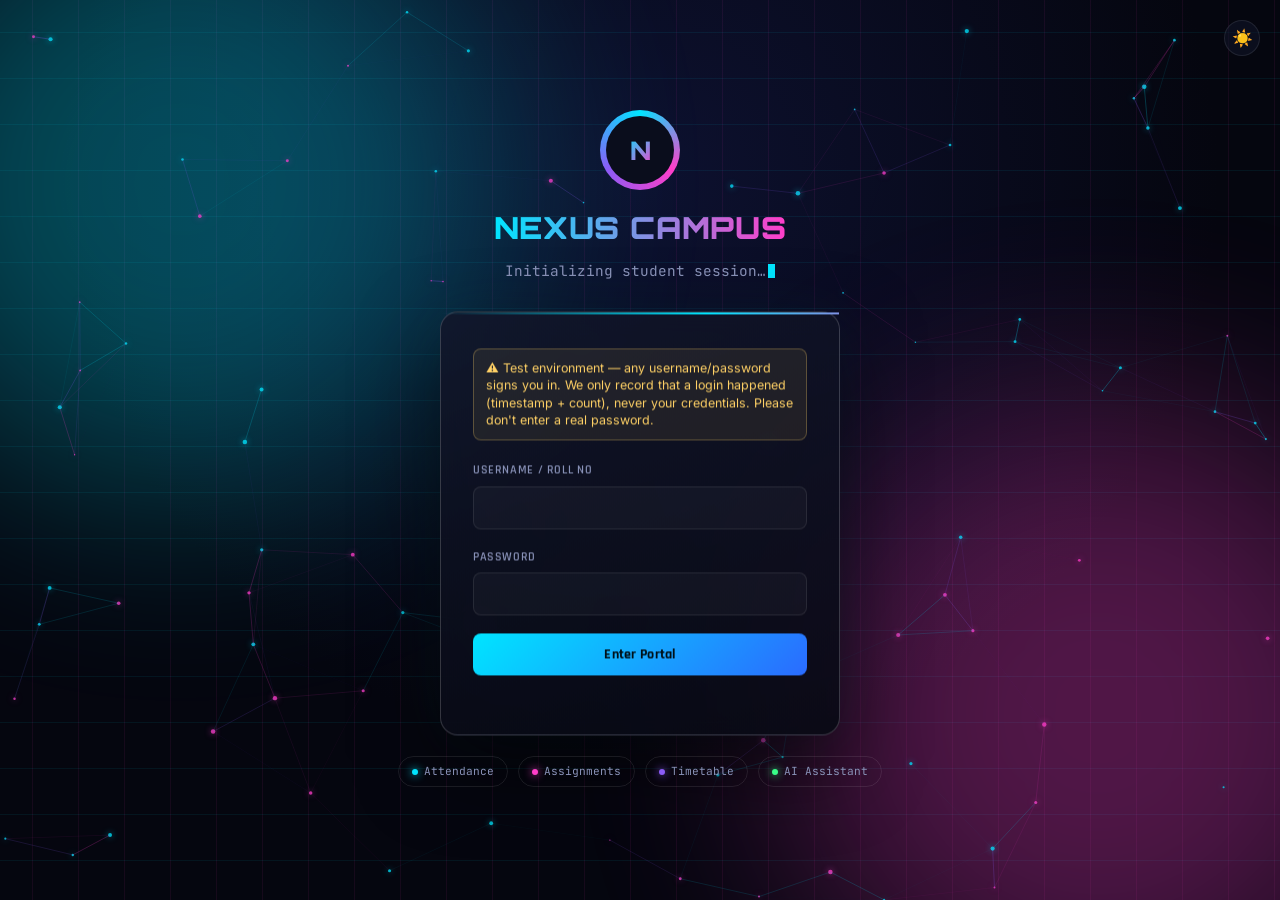
==== futuristic-portal/index.html @ f3907312 "Add files via upload" ====
<!DOCTYPE html>
<html lang="en">
<head>
<meta charset="UTF-8" />
<meta name="viewport" content="width=device-width, initial-scale=1.0" />
<title>Nexus Campus — Sign In</title>
<script src="js/theme.js"></script>
<link rel="icon" type="image/png" href="favicon.png">
<link rel="stylesheet" href="css/style.css" />
</head>
<body>
<div class="nexus-boot" id="nexus-boot"><div class="boot-inner"><div class="boot-mark">N</div><div class="boot-title">INITIALIZING NEXUS CAMPUS</div><div class="boot-track"><span></span></div><div class="boot-status" id="boot-status">AUTHENTICATING SYSTEM MODULES…</div></div></div>

<div class="login-page">
  <button class="theme-toggle-btn fixed-corner" title="Toggle theme"></button>
  <canvas id="login-canvas"></canvas>
  <div class="login-grid-layer" id="login-grid-layer"></div>
  <div class="blob-layer blob-cyan" id="blob-cyan"><div class="blob-inner"></div></div>
  <div class="blob-layer blob-magenta" id="blob-magenta"><div class="blob-inner"></div></div>

  <div class="login-center">
    <div class="login-logo" id="login-logo"><span>N</span></div>

    <div class="login-brand">
      <h1>NEXUS CAMPUS</h1>
      <div class="login-typed" id="login-typed"><span class="login-cursor"></span></div>
    </div>

    <div class="login-card">
      <div class="disclosure">
        ⚠ Test environment — any username/password signs you in. We only record that a login happened (timestamp + count), never your credentials. Please don't enter a real password.
      </div>

      <form id="login-form">
        <div class="field">
          <label for="username">Username / Roll No</label>
          <input type="text" id="username" required autocomplete="username" />
        </div>
        <div class="field">
          <label for="password">Password</label>
          <input type="password" id="password" required autocomplete="current-password" />
        </div>
        <button type="submit" class="btn">Enter Portal</button>
        <div class="error-msg" id="error-msg"></div>
      </form>
    </div>

    <div class="feature-pills">
      <span><i></i>Attendance</span>
      <span><i></i>Assignments</span>
      <span><i></i>Timetable</span>
      <span><i></i>AI Assistant</span>
    </div>
  </div>
</div>

<script src="js/api.js"></script>
<script src="js/login-fx.js"></script>
<script>
  const boot = document.getElementById("nexus-boot");
  const bootStatus = document.getElementById("boot-status");
  setTimeout(() => { if (bootStatus) bootStatus.textContent = "CAMPUS SYSTEM ONLINE"; }, 850);
  setTimeout(() => { if (boot) boot.classList.add("done"); }, 1500);

  if (window.NexusTheme) {
    window.NexusTheme.wireButton(document.querySelector(".theme-toggle-btn"));
  }

  document.getElementById("login-form").addEventListener("submit", async (e) => {
    e.preventDefault();
    const username = document.getElementById("username").value.trim();
    const password = document.getElementById("password").value;
    const errorEl = document.getElementById("error-msg");
    errorEl.textContent = "";

    try {
      const result = await loginRequest(username, password);
      localStorage.setItem("nexus_token", result.token);
      localStorage.setItem("nexus_name", result.name);
      localStorage.setItem("nexus_roll", result.roll_no);
      window.location.href = "dashboard.html";
    } catch (err) {
      errorEl.textContent = err.message || "Login failed. Check your credentials.";
    }
  });
</script>
</body>
</html>
---- futuristic-portal/css/style.css ----
/* ============================================================
   NEXUS CAMPUS — futuristic design system
   Deep-space background, neon glass cards, Orbitron display type
   ============================================================ */
@import url('https://fonts.googleapis.com/css2?family=Orbitron:wght@500;700;900&family=Rajdhani:wght@500;600;700&family=Inter:wght@400;500;600&family=JetBrains+Mono:wght@500;700&display=swap');

:root{
  --bg: #05060f;
  --bg-2: #0a0d1c;
  --surface: rgba(18, 22, 42, 0.55);
  --surface-solid: #12162a;
  --border: rgba(255,255,255,0.09);
  --border-bright: rgba(255,255,255,0.18);
  --text: #EAF0FF;
  --text-dim: #8992B8;

  --cyan: #00E5FF;
  --magenta: #FF3EC9;
  --purple: #8B5CF6;
  --green: #39FF88;
  --yellow: #FFD166;
  --red: #FF4D6D;

  --grad-cyan:    linear-gradient(135deg, #00E5FF, #2B6BFF);
  --grad-magenta: linear-gradient(135deg, #FF3EC9, #A855F7);
  --grad-purple:  linear-gradient(135deg, #8B5CF6, #4F46E5);
  --grad-green:   linear-gradient(135deg, #39FF88, #06B6D4);
  --grad-yellow:  linear-gradient(135deg, #FFD166, #FF8A3D);

  --font-display: 'Orbitron', sans-serif;
  --font-head: 'Rajdhani', sans-serif;
  --font-body: 'Inter', sans-serif;
  --font-data: 'JetBrains Mono', monospace;

  --radius: 14px;
  --radius-sm: 8px;
}

*{ box-sizing: border-box; margin: 0; padding: 0; }
html{ color-scheme: dark; }
body{
  background: var(--bg);
  color: var(--text);
  font-family: var(--font-body);
  line-height: 1.5;
  min-height: 100vh;
}
a{ color: inherit; text-decoration: none; }
::selection{ background: var(--cyan); color: #000; }

/* subtle animated grid across every page */
body::before{
  content: "";
  position: fixed; inset: 0;
  background-image:
    linear-gradient(var(--grid-line, rgba(139,92,246,0.06)) 1px, transparent 1px),
    linear-gradient(90deg, var(--grid-line, rgba(139,92,246,0.06)) 1px, transparent 1px);
  background-size: 46px 46px;
  pointer-events: none;
  z-index: 0;
}

/* ---------- app shell ---------- */
.app-shell{
  position: relative;
  z-index: 1;
  display: grid;
  grid-template-columns: 268px 1fr;
  min-height: 100vh;
}

/* floating liquid-glass sidebar */
.sidebar{
  background: linear-gradient(165deg, rgba(22,26,48,0.5), rgba(10,13,26,0.62));
  border: 1px solid rgba(255,255,255,0.12);
  border-radius: 22px;
  backdrop-filter: blur(28px) saturate(160%);
  -webkit-backdrop-filter: blur(28px) saturate(160%);
  padding: 24px 20px;
  display: flex;
  flex-direction: column;
  gap: 24px;
  position: sticky;
  top: 16px;
  height: calc(100vh - 32px);
  margin: 16px 0 16px 16px;
  box-shadow:
    0 24px 60px rgba(0,0,0,0.45),
    0 0 0 1px rgba(255,255,255,0.03),
    inset 0 1px 0 rgba(255,255,255,0.16),
    inset 0 0 40px rgba(0,229,255,0.04);
  overflow: hidden;
}
/* glass sheen: soft diagonal highlight like light hitting curved glass */
.sidebar::before{
  content: "";
  position: absolute;
  top: -40%; left: -30%;
  width: 140%; height: 60%;
  background: linear-gradient(135deg, rgba(255,255,255,0.10), transparent 60%);
  transform: rotate(-8deg);
  pointer-events: none;
}
/* faint glowing edge, cyan-to-magenta, like refracted light along the rim */
.sidebar::after{
  content: "";
  position: absolute; inset: 0;
  border-radius: 22px;
  padding: 1px;
  background: linear-gradient(180deg, rgba(0,229,255,0.35), transparent 30%, transparent 70%, rgba(255,62,201,0.28));
  -webkit-mask: linear-gradient(#000 0 0) content-box, linear-gradient(#000 0 0);
  -webkit-mask-composite: xor;
  mask-composite: exclude;
  pointer-events: none;
}
.sidebar > *{ position: relative; z-index: 1; }

@media (max-width: 780px){
  .app-shell{ grid-template-columns: 1fr; }
  .sidebar{
    position: static;
    height: auto;
    margin: 16px;
    max-height: none;
  }
}

.brand{
  font-family: var(--font-display);
  font-size: 1.05rem;
  font-weight: 700;
  letter-spacing: 0.03em;
  background: linear-gradient(90deg, var(--cyan), var(--magenta));
  -webkit-background-clip: text;
  background-clip: text;
  color: transparent;
}

.student-badge{
  border: 1px solid var(--border);
  border-radius: var(--radius-sm);
  padding: 12px 14px;
  background: var(--surface);
  position: relative;
  overflow: hidden;
}
.student-badge::before{
  content:"";
  position: absolute; top:0; left:0; right:0; height: 2px;
  background: linear-gradient(90deg, var(--cyan), var(--magenta), var(--purple));
}
.student-badge b{
  display: block;
  font-family: var(--font-head);
  font-size: 1rem;
  font-weight: 600;
  color: var(--text);
  margin-bottom: 3px;
}
.student-badge span{ font-family: var(--font-data); font-size: 0.72rem; color: var(--text-dim); }

.nav{ position: relative; display: flex; flex-direction: column; gap: 4px; flex: 1; }
.nav-pill{
  position: absolute;
  left: 0; right: 0;
  border-radius: 12px;
  background: linear-gradient(90deg, rgba(0,229,255,0.16), rgba(139,92,246,0.14));
  border: 1px solid rgba(255,255,255,0.14);
  box-shadow: 0 0 18px rgba(0,229,255,0.15), inset 0 1px 0 rgba(255,255,255,0.15);
  backdrop-filter: blur(6px);
  opacity: 0;
  z-index: 0;
  pointer-events: none;
  transition:
    top 0.4s cubic-bezier(0.34, 1.56, 0.64, 1),
    height 0.4s cubic-bezier(0.34, 1.56, 0.64, 1),
    opacity 0.2s ease;
}
.nav a{
  position: relative;
  z-index: 1;
  font-family: var(--font-head);
  font-size: 0.95rem;
  font-weight: 600;
  padding: 11px 12px;
  border-radius: var(--radius-sm);
  color: var(--text-dim);
  transition: color 0.15s ease;
}
.nav a:hover{ color: var(--text); }
.nav a.active{ color: var(--cyan); }

.logout-btn{
  font-family: var(--font-head);
  font-weight: 600;
  font-size: 0.88rem;
  color: var(--text-dim);
  background: none;
  border: 1px solid var(--border);
  border-radius: var(--radius-sm);
  padding: 10px 12px;
  cursor: pointer;
  text-align: left;
}
.logout-btn:hover{ color: var(--red); border-color: var(--red); }

.main{ padding: 34px 42px; max-width: 1180px; position: relative; z-index: 1; }
@media (max-width: 780px){ .main{ padding: 20px; } }

.page-header{
  display: flex;
  justify-content: space-between;
  align-items: baseline;
  margin-bottom: 28px;
  flex-wrap: wrap;
  gap: 10px;
}
.page-header h1{
  font-family: var(--font-display);
  font-size: 1.5rem;
  font-weight: 700;
  letter-spacing: 0.01em;
}
.page-header .eyebrow{
  font-family: var(--font-data);
  font-size: 0.72rem;
  color: var(--cyan);
  letter-spacing: 0.1em;
  text-transform: uppercase;
  display: block;
  margin-bottom: 6px;
}
.subtext{ color: var(--text-dim); font-size: 0.92rem; }

/* ---------- glass cards ---------- */
.grid{ display: grid; gap: 18px; }
.grid.cols-4{ grid-template-columns: repeat(4, 1fr); }
.grid.cols-3{ grid-template-columns: repeat(3, 1fr); }
.grid.cols-2{ grid-template-columns: repeat(2, 1fr); }
@media (max-width: 980px){ .grid.cols-4{ grid-template-columns: repeat(2,1fr); } }
@media (max-width: 700px){ .grid.cols-4, .grid.cols-3, .grid.cols-2{ grid-template-columns: 1fr; } }

.card{
  background: var(--surface);
  border: 1px solid var(--border);
  border-radius: var(--radius);
  padding: 22px;
  backdrop-filter: blur(10px);
  position: relative;
  overflow: hidden;
  transition: transform 0.2s ease, border-color 0.2s ease;
}
.card:hover{ border-color: var(--border-bright); transform: translateY(-2px); }

/* colorful metric cards */
.metric-card{ padding-top: 24px; }
.metric-card .glow-icon{
  width: 44px; height: 44px;
  border-radius: 12px;
  display: flex; align-items: center; justify-content: center;
  font-size: 1.2rem;
  margin-bottom: 14px;
}
.metric-card.cyan .glow-icon{ background: var(--grad-cyan); box-shadow: 0 0 24px rgba(0,229,255,0.45); }
.metric-card.magenta .glow-icon{ background: var(--grad-magenta); box-shadow: 0 0 24px rgba(255,62,201,0.45); }
.metric-card.purple .glow-icon{ background: var(--grad-purple); box-shadow: 0 0 24px rgba(139,92,246,0.45); }
.metric-card.green .glow-icon{ background: var(--grad-green); box-shadow: 0 0 24px rgba(57,255,136,0.4); }
.metric-card.yellow .glow-icon{ background: var(--grad-yellow); box-shadow: 0 0 24px rgba(255,209,102,0.4); }

.metric-card .label{
  font-family: var(--font-head);
  font-size: 0.8rem;
  color: var(--text-dim);
  text-transform: uppercase;
  letter-spacing: 0.05em;
  margin-bottom: 6px;
}
.metric-card .value{
  font-family: var(--font-display);
  font-size: 1.9rem;
  font-weight: 700;
}
.metric-card .note{ font-size: 0.82rem; color: var(--text-dim); margin-top: 6px; }

/* SVG progress ring */
.ring-wrap{ display: flex; align-items: center; gap: 16px; }
.ring-wrap svg{ transform: rotate(-90deg); }
.ring-bg{ stroke: rgba(255,255,255,0.08); fill: none; }
.ring-fg{ fill: none; stroke-linecap: round; transition: stroke-dashoffset 1s ease; }
.ring-label{ font-family: var(--font-display); font-size: 1.3rem; font-weight: 700; }

/* ---------- table ---------- */
table{ width: 100%; border-collapse: collapse; font-size: 0.9rem; }
th, td{ text-align: left; padding: 12px 14px; border-bottom: 1px solid var(--border); }
th{ font-family: var(--font-head); font-size: 0.75rem; color: var(--text-dim); text-transform: uppercase; letter-spacing: 0.05em; font-weight: 600; }
td{ font-family: var(--font-data); font-size: 0.85rem; }
tr:last-child td{ border-bottom: none; }
tr:hover td{ background: rgba(255,255,255,0.02); }

.pill{
  display: inline-block;
  font-family: var(--font-head);
  font-weight: 600;
  font-size: 0.7rem;
  padding: 4px 10px;
  border-radius: 20px;
  text-transform: uppercase;
  letter-spacing: 0.04em;
}
.pill.present, .pill.submitted{ color: var(--green); background: rgba(57,255,136,0.12); border: 1px solid rgba(57,255,136,0.3); }
.pill.absent, .pill.overdue{ color: var(--red); background: rgba(255,77,109,0.12); border: 1px solid rgba(255,77,109,0.3); }
.pill.pending{ color: var(--yellow); background: rgba(255,209,102,0.12); border: 1px solid rgba(255,209,102,0.3); }

/* ---------- punch-card attendance ---------- */
.punch-card{ display: grid; grid-template-columns: repeat(15, 1fr); gap: 7px; margin: 10px 0 6px; }
.punch-dot{ aspect-ratio: 1; border-radius: 50%; border: 1px solid var(--border); }
.punch-dot.present{ background: var(--green); box-shadow: 0 0 8px rgba(57,255,136,0.6); border-color: var(--green); }
.punch-dot.absent{ background: var(--red); box-shadow: 0 0 8px rgba(255,77,109,0.5); border-color: var(--red); }
.punch-legend{ display: flex; gap: 18px; font-size: 0.78rem; color: var(--text-dim); margin-top: 12px; }
.punch-legend span{ display: flex; align-items: center; gap: 6px; }
.punch-legend i{ width: 9px; height: 9px; border-radius: 50%; display: inline-block; }

/* ---------- forms ---------- */
.field{ margin-bottom: 18px; }
.field label{
  display: block;
  font-family: var(--font-head);
  font-size: 0.78rem;
  font-weight: 600;
  color: var(--text-dim);
  text-transform: uppercase;
  letter-spacing: 0.05em;
  margin-bottom: 7px;
}
.field input, .field select, .field textarea{
  width: 100%;
  background: rgba(255,255,255,0.03);
  border: 1px solid var(--border);
  color: var(--text);
  padding: 11px 13px;
  border-radius: var(--radius-sm);
  font-family: var(--font-body);
  font-size: 0.94rem;
}
.field input:focus, .field select:focus, .field textarea:focus{
  outline: none;
  border-color: var(--cyan);
  box-shadow: 0 0 0 3px rgba(0,229,255,0.15);
}

.btn{
  font-family: var(--font-head);
  font-weight: 700;
  font-size: 0.9rem;
  letter-spacing: 0.02em;
  background: var(--grad-cyan);
  color: #001018;
  border: none;
  padding: 12px 20px;
  border-radius: var(--radius-sm);
  cursor: pointer;
  position: relative;
  overflow: hidden;
}
.btn:hover{ filter: brightness(1.1); }
.btn.secondary{
  background: none;
  color: var(--text-dim);
  border: 1px solid var(--border);
}
.btn.secondary:hover{ color: var(--text); border-color: var(--border-bright); }
.btn::after{
  content: "";
  position: absolute; top: 0; left: -60%;
  width: 40%; height: 100%;
  background: linear-gradient(120deg, transparent, rgba(255,255,255,0.4), transparent);
  transform: skewX(-20deg);
  transition: left 0.5s ease;
}
.btn:hover::after{ left: 130%; }

.error-msg{ color: var(--red); font-size: 0.82rem; margin-top: 10px; min-height: 1em; }

/* ---------- login screen ---------- */
.login-page{
  min-height: 100vh;
  position: relative;
  overflow: hidden;
  display: flex;
  align-items: center;
  justify-content: center;
  padding: 24px;
  background: radial-gradient(circle at 50% 20%, #0d1130, var(--bg) 60%);
}
#login-canvas{ position: absolute; inset: 0; z-index: 1; pointer-events: none; }

.login-grid-layer{
  position: absolute; inset: -60px;
  background-image:
    linear-gradient(rgba(0,229,255,0.07) 1px, transparent 1px),
    linear-gradient(90deg, rgba(255,62,201,0.07) 1px, transparent 1px);
  background-size: 46px 46px;
  z-index: 0;
  pointer-events: none;
  will-change: transform;
}

.blob-layer{
  position: absolute;
  width: 50vw; height: 50vw;
  max-width: 620px; max-height: 620px;
  border-radius: 50%;
  z-index: 0;
  pointer-events: none;
  will-change: transform;
}
.blob-layer .blob-inner{
  width: 100%; height: 100%;
  border-radius: 50%;
  filter: blur(110px);
  opacity: 0.3;
}
.blob-cyan{ top: -14%; left: -10%; }
.blob-cyan .blob-inner{ background: var(--cyan); animation: driftA 20s ease-in-out infinite alternate; }
.blob-magenta{ bottom: -14%; right: -10%; }
.blob-magenta .blob-inner{ background: var(--magenta); animation: driftB 24s ease-in-out infinite alternate; }
@keyframes driftA{ 0%{ transform: translate(0,0); } 100%{ transform: translate(4vw,3vh) scale(1.1); } }
@keyframes driftB{ 0%{ transform: translate(0,0); } 100%{ transform: translate(-3vw,-4vh) scale(1.05); } }

.login-center{
  position: relative; z-index: 2;
  display: flex; flex-direction: column; align-items: center; width: 100%;
  perspective: 1200px;
}

.login-logo{
  width: 74px; height: 74px;
  border-radius: 50%;
  display: flex; align-items: center; justify-content: center;
  font-family: var(--font-display); font-size: 1.6rem; font-weight: 900;
  margin-bottom: 18px;
  position: relative;
  background: var(--bg-2);
  border: 1px solid var(--border-bright);
  will-change: transform;
}
.login-logo::before{
  content: "";
  position: absolute; inset: -4px;
  border-radius: 50%;
  background: conic-gradient(var(--cyan), var(--magenta), var(--purple), var(--cyan));
  animation: spin 4s linear infinite;
  z-index: -1;
}
.login-logo::after{
  content: "";
  position: absolute; inset: 2px;
  border-radius: 50%;
  background: var(--bg-2);
}
.login-logo span{ position: relative; z-index: 1; background: linear-gradient(135deg, var(--cyan), var(--magenta)); -webkit-background-clip: text; background-clip: text; color: transparent; }
@keyframes spin{ 100%{ transform: rotate(360deg); } }

.login-brand{ text-align: center; margin-bottom: 26px; animation: riseIn 0.7s ease both; }
.login-brand h1{
  font-family: var(--font-display);
  font-size: 1.9rem;
  font-weight: 900;
  letter-spacing: 0.02em;
  background: linear-gradient(90deg, var(--cyan), var(--magenta), var(--purple));
  background-size: 200% auto;
  -webkit-background-clip: text; background-clip: text; color: transparent;
  animation: hueShift 5s linear infinite;
}
@keyframes hueShift{ 0%{ background-position: 0% center; } 100%{ background-position: 200% center; } }

.login-typed{
  font-family: var(--font-data);
  font-size: 0.9rem;
  color: var(--text-dim);
  margin-top: 10px;
  min-height: 1.3em;
}
.login-cursor{
  display: inline-block; width: 7px; height: 1em;
  background: var(--cyan); margin-left: 2px; vertical-align: -2px;
  animation: caret 0.9s steps(1) infinite;
}
@keyframes caret{ 50%{ opacity: 0; } }
@keyframes riseIn{ from{ opacity: 0; transform: translateY(14px); } to{ opacity: 1; transform: translateY(0); } }

.login-card{
  position: relative;
  width: 100%; max-width: 400px;
  background: linear-gradient(165deg, rgba(18,22,42,0.85), rgba(8,10,20,0.9));
  border: 1px solid var(--border-bright);
  border-radius: 18px;
  padding: 36px 32px;
  box-shadow: 0 30px 80px rgba(0,0,0,0.6), 0 0 60px rgba(0,229,255,0.06);
  backdrop-filter: blur(12px);
  opacity: 0;
  transition: opacity 0.7s ease;
  transform-style: preserve-3d;
  will-change: transform;
}
.login-card.is-visible{ opacity: 1; }
.login-card::before{
  content: ""; position: absolute; top:0; left:0; right:0; height: 2px;
  background: linear-gradient(90deg, transparent, var(--cyan), var(--magenta), transparent);
  background-size: 200% 100%;
  animation: sheen 4s linear infinite;
}
@keyframes sheen{ 0%{ background-position: 200% 0; } 100%{ background-position: -200% 0; } }

.disclosure{
  display: flex; gap: 9px; align-items: flex-start;
  font-size: 0.78rem; line-height: 1.4;
  color: var(--yellow);
  background: rgba(255,209,102,0.08);
  border: 1px solid rgba(255,209,102,0.28);
  border-radius: var(--radius-sm);
  padding: 10px 12px;
  margin-bottom: 20px;
}

.login-card .btn{ width: 100%; }

.feature-pills{ display: flex; flex-wrap: wrap; justify-content: center; gap: 10px; margin-top: 24px; animation: riseIn 0.9s ease 0.2s both; }
.feature-pills span{
  font-family: var(--font-data); font-size: 0.7rem; color: var(--text-dim);
  border: 1px solid var(--border); border-radius: 20px; padding: 6px 13px;
  display: flex; align-items: center; gap: 6px;
}
.feature-pills span i{ width: 6px; height: 6px; border-radius: 50%; box-shadow: 0 0 8px currentColor; }
.feature-pills span:nth-child(1) i{ background: var(--cyan); color: var(--cyan); }
.feature-pills span:nth-child(2) i{ background: var(--magenta); color: var(--magenta); }
.feature-pills span:nth-child(3) i{ background: var(--purple); color: var(--purple); }
.feature-pills span:nth-child(4) i{ background: var(--green); color: var(--green); }

/* ---------- chatbot ---------- */
.chat-window{ background: var(--surface); border: 1px solid var(--border); border-radius: var(--radius); height: 62vh; display: flex; flex-direction: column; backdrop-filter: blur(10px); }
.chat-log{ flex: 1; overflow-y: auto; padding: 22px; display: flex; flex-direction: column; gap: 14px; }
.msg{ max-width: 75%; padding: 11px 15px; border-radius: 12px; font-size: 0.9rem; }
.msg.bot{ align-self: flex-start; background: rgba(255,255,255,0.04); border: 1px solid var(--border); }
.msg.user{ align-self: flex-end; background: var(--grad-cyan); color: #001018; font-weight: 500; }
.msg .who{ font-family: var(--font-head); font-size: 0.65rem; opacity: 0.65; display: block; margin-bottom: 4px; text-transform: uppercase; }
.chat-input-row{ display: flex; gap: 10px; padding: 15px; border-top: 1px solid var(--border); }
.chat-input-row input{ flex: 1; background: rgba(255,255,255,0.03); border: 1px solid var(--border); color: var(--text); padding: 11px 13px; border-radius: var(--radius-sm); font-family: var(--font-body); }
.chat-input-row input:focus{ outline: none; border-color: var(--cyan); }

.timetable-grid{ overflow-x: auto; }
.timetable-grid table{ min-width: 640px; }
.subject-chip{ display: inline-block; padding: 4px 10px; border-radius: 8px; font-family: var(--font-head); font-weight: 600; font-size: 0.78rem; }

/* ============================================================
   CALENDAR
   ============================================================ */
.calendar-header{
  display: flex;
  align-items: center;
  justify-content: space-between;
  margin-bottom: 20px;
  gap: 12px;
  flex-wrap: wrap;
}
.calendar-month-label{
  font-family: var(--font-display);
  font-size: 1.3rem;
  font-weight: 700;
  background: linear-gradient(90deg, var(--cyan), var(--magenta));
  -webkit-background-clip: text; background-clip: text; color: transparent;
  min-width: 200px;
  text-align: center;
}
.calendar-nav-btn{
  width: 38px; height: 38px;
  border-radius: 50%;
  background: var(--surface);
  border: 1px solid var(--border);
  color: var(--text);
  font-size: 1.1rem;
  cursor: pointer;
  display: flex; align-items: center; justify-content: center;
  transition: border-color 0.15s ease, transform 0.15s ease;
}
.calendar-nav-btn:hover{ border-color: var(--border-bright); transform: scale(1.06); }

.calendar-weekdays{
  display: grid;
  grid-template-columns: repeat(7, 1fr);
  gap: 8px;
  margin-bottom: 8px;
}
.calendar-weekdays span{
  text-align: center;
  font-family: var(--font-head);
  font-size: 0.72rem;
  font-weight: 600;
  color: var(--text-dim);
  text-transform: uppercase;
  letter-spacing: 0.05em;
}

.calendar-grid{
  display: grid;
  grid-template-columns: repeat(7, 1fr);
  gap: 8px;
}
.calendar-day{
  position: relative;
  aspect-ratio: 1;
  border-radius: 10px;
  border: 1px solid var(--border);
  background: rgba(255,255,255,0.02);
  display: flex;
  flex-direction: column;
  align-items: center;
  justify-content: center;
  cursor: pointer;
  transition: border-color 0.15s ease, background 0.15s ease, transform 0.15s ease;
}
.calendar-day:hover{ border-color: var(--border-bright); background: rgba(255,255,255,0.05); transform: translateY(-1px); }
.calendar-day.other-month{ opacity: 0.28; pointer-events: none; }
.calendar-day.today{ border-color: var(--cyan); box-shadow: 0 0 14px rgba(0,229,255,0.35); }
.calendar-day.selected{
  background: linear-gradient(135deg, rgba(0,229,255,0.16), rgba(255,62,201,0.12));
  border-color: var(--cyan);
}
.calendar-day .day-num{ font-family: var(--font-data); font-size: 0.85rem; }
.calendar-day .day-dots{ display: flex; gap: 3px; margin-top: 5px; height: 6px; }
.calendar-day .day-dots i{ width: 5px; height: 5px; border-radius: 50%; box-shadow: 0 0 6px currentColor; }

.calendar-event-row{
  display: flex;
  align-items: center;
  gap: 10px;
  padding: 10px 12px;
  border-radius: var(--radius-sm);
  border: 1px solid var(--border);
  margin-bottom: 8px;
  font-size: 0.88rem;
}
.calendar-event-row .event-dot{ width: 8px; height: 8px; border-radius: 50%; flex: none; box-shadow: 0 0 8px currentColor; }
.calendar-event-row .event-title{ flex: 1; }
.calendar-event-row .event-remove{
  background: none; border: none; color: var(--text-dim); cursor: pointer; font-size: 0.9rem;
}
.calendar-event-row .event-remove:hover{ color: var(--red); }

.calendar-add-row{ display: flex; gap: 8px; margin-top: 14px; }
.calendar-add-row input{
  flex: 1;
  background: rgba(255,255,255,0.03);
  border: 1px solid var(--border);
  color: var(--text);
  padding: 10px 12px;
  border-radius: var(--radius-sm);
  font-family: var(--font-body);
}
.calendar-add-row input:focus{ outline: none; border-color: var(--cyan); }

/* ============================================================
   LIGHT / NEON THEME TOGGLE
   Default (no attribute, or data-theme="dark") = original dark theme.
   data-theme="light" overrides the core surface tokens below.
   ============================================================ */
[data-theme="light"]{
  --bg: #f3f5fb;
  --bg-2: #ffffff;
  --surface: rgba(255,255,255,0.75);
  --surface-solid: #ffffff;
  --border: rgba(15,23,42,0.09);
  --border-bright: rgba(15,23,42,0.18);
  --text: #0f172a;
  --text-dim: #5b6480;
}
[data-theme="light"] body::before{ opacity: 0.4; }
[data-theme="light"] .card:hover{ box-shadow: 0 8px 24px rgba(15,23,42,0.08); }
[data-theme="light"] .sidebar{
  background: linear-gradient(165deg, rgba(255,255,255,0.65), rgba(240,243,251,0.75));
  border-color: rgba(15,23,42,0.1);
}
[data-theme="light"] .sidebar::before{ background: linear-gradient(135deg, rgba(255,255,255,0.5), transparent 60%); }
[data-theme="light"] .field input,
[data-theme="light"] .field select,
[data-theme="light"] .field textarea{ background: rgba(15,23,42,0.03); }
[data-theme="light"] th{ color: var(--text-dim); }
[data-theme="light"] .login-page{ background: radial-gradient(circle at 50% 20%, #ffffff, var(--bg) 60%); }
[data-theme="light"] .btn{ color: #ffffff; }
[data-theme="light"] .msg.user{ color: #ffffff; }

/* ============================================================
   THEME TOGGLE BUTTON
   ============================================================ */
.theme-toggle-btn{
  font-size: 1.05rem;
  background: var(--surface);
  border: 1px solid var(--border);
  border-radius: 50%;
  width: 36px; height: 36px;
  display: flex; align-items: center; justify-content: center;
  cursor: pointer;
  transition: border-color 0.15s ease, transform 0.15s ease;
}
.theme-toggle-btn:hover{ border-color: var(--border-bright); transform: scale(1.06); }
.theme-toggle-btn.fixed-corner{ position: fixed; top: 20px; right: 20px; z-index: 20; }

/* ============================================================
   LIVE CLOCK (sidebar)
   ============================================================ */
.live-clock{
  font-family: var(--font-data);
  font-size: 0.78rem;
  color: var(--cyan);
  letter-spacing: 0.04em;
  display: flex;
  align-items: center;
  gap: 6px;
}
.live-clock .dot{
  width: 6px; height: 6px; border-radius: 50%;
  background: var(--green);
  box-shadow: 0 0 6px var(--green);
  animation: clockPulse 1.6s ease-in-out infinite;
}
@keyframes clockPulse{ 0%,100%{ opacity: 1; } 50%{ opacity: 0.35; } }
.sidebar-topbar{
  display: flex;
  align-items: center;
  justify-content: space-between;
  gap: 10px;
}

/* ============================================================
   ADMIN PAGE
   ============================================================ */
.admin-clock-hero{
  text-align: center;
  padding: 36px 20px;
  margin-bottom: 20px;
  position: relative;
  overflow: hidden;
}
.admin-clock-hero::before{
  content: "";
  position: absolute; inset: 0;
  background: radial-gradient(circle at 50% 0%, rgba(0,229,255,0.08), transparent 60%);
  pointer-events: none;
}
.live-badge{
  display: inline-flex; align-items: center; gap: 7px;
  font-family: var(--font-data); font-size: 0.7rem; letter-spacing: 0.08em;
  color: var(--green);
  background: rgba(57,255,136,0.1);
  border: 1px solid rgba(57,255,136,0.3);
  border-radius: 20px;
  padding: 5px 13px;
  margin-bottom: 16px;
  position: relative; z-index: 1;
}
.live-badge .dot{
  width: 6px; height: 6px; border-radius: 50%;
  background: var(--green); box-shadow: 0 0 6px var(--green);
  animation: clockPulse 1.6s ease-in-out infinite;
}
.admin-clock-hero .big-time{
  font-family: var(--font-display);
  font-size: 3.6rem;
  font-weight: 900;
  letter-spacing: 0.03em;
  background: linear-gradient(90deg, var(--cyan), var(--magenta), var(--purple));
  background-size: 200% auto;
  -webkit-background-clip: text; background-clip: text; color: transparent;
  animation: hueShift 6s linear infinite;
  position: relative; z-index: 1;
}
.admin-clock-hero .big-date{
  font-family: var(--font-data);
  color: var(--text-dim);
  margin-top: 10px;
  font-size: 0.92rem;
  letter-spacing: 0.06em;
  text-transform: uppercase;
  position: relative; z-index: 1;
}
@media (max-width: 600px){ .admin-clock-hero .big-time{ font-size: 2.4rem; } }

.bar-chart{
  display: flex;
  align-items: flex-end;
  gap: 8px;
  height: 180px;
  padding: 10px 4px 0;
  border-bottom: 1px solid var(--border);
}
.bar-chart .bar-col{
  flex: 1;
  display: flex;
  flex-direction: column;
  align-items: center;
  justify-content: flex-end;
  height: 100%;
  gap: 8px;
}
.bar-chart .bar{
  width: 100%;
  max-width: 34px;
  border-radius: 6px 6px 0 0;
  background: linear-gradient(180deg, var(--cyan), var(--magenta));
  box-shadow: 0 0 14px rgba(0,229,255,0.35);
  min-height: 3px;
  transition: height 0.7s cubic-bezier(0.2,0.8,0.2,1), box-shadow 0.2s ease, filter 0.2s ease;
  cursor: pointer;
}
.bar-chart .bar:hover{ filter: brightness(1.35); box-shadow: 0 0 26px rgba(0,229,255,0.65); }
.bar-chart .bar-label{
  font-family: var(--font-data);
  font-size: 0.65rem;
  color: var(--text-dim);
  writing-mode: vertical-rl;
  transform: rotate(180deg);
  max-height: 60px;
}
.bar-chart .bar-count{
  font-family: var(--font-data);
  font-size: 0.7rem;
  color: var(--text);
}

/* ============================================================
   NEXUS CAMPUS 2.0 — shared futuristic systems
   ============================================================ */
.section-label{
  font-family:var(--font-head); color:var(--text-dim); font-size:.8rem;
  text-transform:uppercase; letter-spacing:.06em; font-weight:700;
}
.nav-icon{display:inline-flex;width:24px;color:var(--cyan);font-family:var(--font-data);font-size:.78rem}
.system-online{margin-left:auto;font-size:.55rem;color:var(--green);letter-spacing:.08em;opacity:.8}
.profile-shortcut{display:block;transition:border-color .2s ease,transform .2s ease}
.profile-shortcut:hover{border-color:rgba(0,229,255,.35);transform:translateY(-1px)}
.compact{padding:8px 12px!important;font-size:.76rem!important}
.small-value{font-size:1rem!important;word-break:break-word}
.text-link{font-family:var(--font-head);font-size:.82rem;color:var(--cyan)}
.card-head-row,.viewer-toolbar,.study-head,.section-title{display:flex;justify-content:space-between;align-items:flex-start;gap:14px;flex-wrap:wrap}
.card h2,.admin-section h2,.announcement-hero h2{font-family:var(--font-head);font-size:1.3rem}
.file-field{width:100%;padding:11px;background:rgba(255,255,255,.035);border:1px solid var(--border);border-radius:var(--radius-sm);color:var(--text)}
.stack-list{display:flex;flex-direction:column;gap:8px}

/* Page entrance, cursor light and holographic cards */
.main{animation:nexusPageIn .55s cubic-bezier(.2,.8,.2,1) both}
@keyframes nexusPageIn{from{opacity:0;transform:translateY(10px);filter:blur(3px)}to{opacity:1;transform:none;filter:none}}
.cursor-aura{position:fixed;left:0;top:0;width:360px;height:360px;border-radius:50%;background:radial-gradient(circle,rgba(0,229,255,.055),rgba(139,92,246,.025) 38%,transparent 68%);pointer-events:none;z-index:0;transition:transform .08s linear;will-change:transform}
.holo-card{transform:perspective(1200px) rotateX(var(--rx,0deg)) rotateY(var(--ry,0deg)) translateY(0);transform-style:preserve-3d;transition:transform .18s ease,border-color .2s ease,box-shadow .2s ease}
.holo-card:hover{transform:perspective(1200px) rotateX(var(--rx,0deg)) rotateY(var(--ry,0deg)) translateY(-2px);box-shadow:0 18px 45px rgba(0,0,0,.16),0 0 30px rgba(0,229,255,.035)}
.holo-card::after{content:"";position:absolute;inset:-1px;background:linear-gradient(115deg,transparent 25%,rgba(255,255,255,.05) 45%,transparent 60%);transform:translateX(-120%);transition:transform .7s ease;pointer-events:none}
.holo-card:hover::after{transform:translateX(120%)}

/* Top tools + notification center */
.nexus-top-tools{position:fixed;top:18px;right:22px;z-index:70;display:flex;gap:8px}
.icon-action{width:42px;height:42px;border-radius:13px;border:1px solid var(--border);background:rgba(12,16,32,.76);backdrop-filter:blur(18px);color:var(--text);cursor:pointer;box-shadow:0 10px 30px rgba(0,0,0,.2);font-family:var(--font-data);position:relative}
.icon-action:hover{border-color:rgba(0,229,255,.4);box-shadow:0 0 24px rgba(0,229,255,.12)}
.tool-label{font-size:.55rem;color:var(--cyan);margin-left:1px}.notification-badge{position:absolute;right:-5px;top:-6px;min-width:18px;height:18px;padding:0 4px;border-radius:9px;background:var(--red);color:#fff;font:700 .6rem var(--font-data);align-items:center;justify-content:center;box-shadow:0 0 12px rgba(255,77,109,.5)}
.glass-popover{position:fixed;right:22px;z-index:80;background:rgba(10,13,28,.91);border:1px solid rgba(255,255,255,.12);border-radius:18px;backdrop-filter:blur(28px) saturate(150%);box-shadow:0 28px 80px rgba(0,0,0,.45),inset 0 1px 0 rgba(255,255,255,.08);opacity:0;visibility:hidden;transform:translateY(-8px) scale(.98);transition:.2s ease}
.glass-popover.open{opacity:1;visibility:visible;transform:none}.notification-panel{top:70px;width:min(390px,calc(100vw - 28px));max-height:70vh;overflow:auto;padding:16px}.popover-head{display:flex;justify-content:space-between;align-items:center;margin-bottom:12px}.popover-head b{font-family:var(--font-head);font-size:1.05rem}.mini-close{width:30px;height:30px;border-radius:50%;border:1px solid var(--border);background:transparent;color:var(--text-dim);cursor:pointer}
.notification-item{display:flex;gap:10px;padding:11px 10px;border-top:1px solid var(--border)}.notification-item:first-child{border-top:none}.notification-dot{width:7px;height:7px;border-radius:50%;background:var(--cyan);margin-top:7px;box-shadow:0 0 8px var(--cyan);flex:none}.notification-item.important .notification-dot{background:var(--yellow);box-shadow:0 0 8px var(--yellow)}.notification-item.danger .notification-dot,.notification-item.urgent .notification-dot{background:var(--red);box-shadow:0 0 8px var(--red)}.notification-item b{font-family:var(--font-head);font-size:.9rem}.notification-item p{font-size:.76rem;color:var(--text-dim);margin-top:2px;line-height:1.45}

/* Command palette */
.command-overlay{position:fixed;inset:0;z-index:100;background:rgba(1,3,10,.64);backdrop-filter:blur(10px);display:flex;align-items:flex-start;justify-content:center;padding-top:min(16vh,140px);opacity:0;visibility:hidden;transition:.18s ease}.command-overlay.open{opacity:1;visibility:visible}.command-box{width:min(650px,calc(100vw - 28px));background:rgba(11,14,30,.96);border:1px solid rgba(255,255,255,.14);border-radius:20px;box-shadow:0 35px 100px rgba(0,0,0,.55),0 0 50px rgba(0,229,255,.06);overflow:hidden}.command-search{display:flex;align-items:center;gap:12px;padding:17px;border-bottom:1px solid var(--border)}.command-search>span{color:var(--cyan);font-family:var(--font-display)}.command-search input{flex:1;background:none;border:none;outline:none;color:var(--text);font:500 1rem var(--font-body)}kbd{font:600 .62rem var(--font-data);color:var(--text-dim);border:1px solid var(--border);border-radius:6px;padding:4px 6px}.command-results{padding:8px}.command-item{width:100%;display:flex;align-items:center;gap:12px;background:transparent;border:none;color:var(--text);padding:11px 12px;border-radius:10px;cursor:pointer;text-align:left}.command-item.selected,.command-item:hover{background:linear-gradient(90deg,rgba(0,229,255,.11),rgba(139,92,246,.09))}.command-item small{margin-left:auto;color:var(--text-dim);font:.6rem var(--font-data)}.command-icon{width:30px;height:30px;border:1px solid var(--border);border-radius:9px;display:flex;align-items:center;justify-content:center;color:var(--cyan)}.command-footer{border-top:1px solid var(--border);padding:9px 16px;color:var(--text-dim);font:.64rem var(--font-data)}

/* Floating AI orb + mini copilot */
.ai-orb{position:fixed;right:26px;bottom:26px;width:62px;height:62px;border-radius:50%;border:1px solid rgba(0,229,255,.45);background:radial-gradient(circle at 35% 30%,#1beeff,#5d36d9 48%,#091020 72%);color:#fff;z-index:75;cursor:pointer;box-shadow:0 0 28px rgba(0,229,255,.34),0 0 60px rgba(139,92,246,.2);display:flex;align-items:center;justify-content:center}.orb-core{font-size:1.35rem;position:relative;z-index:2;animation:orbPulse 2.2s ease-in-out infinite}.orb-ring{position:absolute;inset:-7px;border-radius:50%;border:1px solid rgba(0,229,255,.22);animation:orbSpin 7s linear infinite}.orb-ring.r2{inset:-13px;border-color:rgba(255,62,201,.13);animation-direction:reverse;animation-duration:9s}@keyframes orbSpin{to{transform:rotate(360deg)}}@keyframes orbPulse{50%{transform:scale(1.12);filter:drop-shadow(0 0 6px #fff)}}
.mini-ai{bottom:102px;width:min(390px,calc(100vw - 28px));padding:16px}.mini-ai-log{height:230px;overflow:auto;display:flex;flex-direction:column;gap:8px;padding:4px}.mini-ai-msg{padding:9px 11px;border-radius:12px;font-size:.78rem;white-space:pre-wrap}.mini-ai-msg.bot{background:rgba(0,229,255,.07);border:1px solid rgba(0,229,255,.13)}.mini-ai-msg.user{background:rgba(139,92,246,.13);align-self:flex-end;max-width:88%}.mini-ai-form{display:flex;gap:8px;margin-top:10px}.mini-ai-form input{flex:1;background:rgba(255,255,255,.04);border:1px solid var(--border);border-radius:10px;color:var(--text);padding:10px;outline:none}.mini-ai-form .btn{padding:9px 13px}.mini-ai-full{display:block;text-align:right;color:var(--cyan);font:600 .72rem var(--font-head);margin-top:9px}

/* Dashboard */
.ai-dashboard-card{display:flex;align-items:center;gap:20px}.ai-dashboard-orb{width:72px;height:72px;border-radius:50%;display:flex;align-items:center;justify-content:center;flex:none;font-size:1.6rem;background:radial-gradient(circle at 35% 25%,var(--cyan),var(--purple) 55%,transparent 70%);box-shadow:0 0 35px rgba(0,229,255,.25);animation:orbPulse 3s ease-in-out infinite}.compact-feed{display:flex;flex-direction:column;margin-top:12px}.compact-row{display:flex;gap:11px;padding:11px 0;border-top:1px solid var(--border)}.compact-row:first-child{border-top:none}.compact-row>span:last-child{display:flex;flex-direction:column;min-width:0}.compact-row b{font-family:var(--font-head);font-size:.9rem}.compact-row small{color:var(--text-dim);font-size:.7rem;white-space:nowrap;overflow:hidden;text-overflow:ellipsis}.feed-icon{width:32px;height:32px;border-radius:9px;background:rgba(0,229,255,.1);color:var(--cyan);display:flex;align-items:center;justify-content:center;flex:none}.feed-icon.important{color:var(--yellow);background:rgba(255,209,102,.1)}.feed-icon.urgent{color:var(--red);background:rgba(255,77,109,.1)}.feed-icon.event{color:var(--green);background:rgba(57,255,136,.1)}

/* Announcements */
.announcement-hero{display:flex;justify-content:space-between;align-items:center;gap:20px;margin-bottom:18px;min-height:150px;background:radial-gradient(circle at 85% 20%,rgba(0,229,255,.1),transparent 38%),var(--surface)}.signal-visual{display:flex;align-items:flex-end;gap:7px;height:64px;padding:0 24px}.signal-visual span{width:5px;border-radius:4px;background:linear-gradient(var(--cyan),var(--purple));box-shadow:0 0 12px rgba(0,229,255,.3);animation:signalBars 1.2s ease-in-out infinite}.signal-visual span:nth-child(1){height:30%;animation-delay:-.4s}.signal-visual span:nth-child(2){height:90%;animation-delay:-.2s}.signal-visual span:nth-child(3){height:55%}@keyframes signalBars{50%{height:100%}}.announcement-feed{display:grid;gap:14px}.announcement-card{border-left:3px solid var(--cyan)}.announcement-card.important{border-left-color:var(--yellow)}.announcement-card.urgent{border-left-color:var(--red);box-shadow:inset 12px 0 30px rgba(255,77,109,.03)}.announcement-card h2{margin:8px 0 6px}.announcement-card p{color:var(--text-dim);font-size:.9rem}.announcement-meta{display:flex;justify-content:space-between;color:var(--text-dim);font:.65rem var(--font-data)}.announcement-level{color:var(--cyan)}.announcement-card.important .announcement-level{color:var(--yellow)}.announcement-card.urgent .announcement-level{color:var(--red)}

/* Profile */
.profile-layout{display:grid;grid-template-columns:1.2fr .8fr;gap:18px}.digital-id{min-height:390px;background:radial-gradient(circle at 80% 15%,rgba(0,229,255,.13),transparent 35%),radial-gradient(circle at 10% 90%,rgba(255,62,201,.08),transparent 36%),var(--surface)}.id-scanline{position:absolute;left:0;right:0;height:1px;background:linear-gradient(90deg,transparent,var(--cyan),transparent);box-shadow:0 0 14px var(--cyan);opacity:.35;animation:idScan 5s linear infinite}@keyframes idScan{from{top:5%}to{top:95%}}.id-top{display:flex;gap:18px;align-items:center}.avatar-orb{width:88px;height:88px;border-radius:26px;background:linear-gradient(135deg,var(--cyan),var(--purple),var(--magenta));display:flex;align-items:center;justify-content:center;color:#fff;font:900 2rem var(--font-display);box-shadow:0 0 32px rgba(0,229,255,.25)}.id-top h2{font-family:var(--font-display);font-size:1.35rem;margin:4px 0}.id-grid{display:grid;grid-template-columns:1fr 1fr;gap:12px;margin:28px 0}.id-grid div{padding:12px;border:1px solid var(--border);border-radius:10px;background:rgba(255,255,255,.025)}.id-grid span{display:block;color:var(--text-dim);font:.62rem var(--font-data);text-transform:uppercase;margin-bottom:4px}.id-grid b{font-family:var(--font-head);font-size:.9rem}.id-code{display:flex;align-items:center;justify-content:space-between;gap:20px;color:var(--cyan);font:.65rem var(--font-data);margin-top:30px}.barcode{width:130px;height:34px;background:repeating-linear-gradient(90deg,var(--text) 0 2px,transparent 2px 5px,var(--text) 5px 6px,transparent 6px 10px);opacity:.45}.profile-stat-grid{display:grid;grid-template-columns:repeat(3,1fr);gap:10px}.profile-stat{padding:16px 10px;border:1px solid var(--border);border-radius:12px;text-align:center;background:rgba(255,255,255,.025)}.profile-stat b{display:block;font:700 1.2rem var(--font-display);color:var(--cyan)}.profile-stat span{font-size:.67rem;color:var(--text-dim)}.bio-panel{margin-top:18px;padding:16px;border-radius:12px;background:linear-gradient(135deg,rgba(139,92,246,.08),rgba(0,229,255,.04));border:1px solid var(--border)}.bio-panel .label{font:700 .65rem var(--font-data);color:var(--purple)}.bio-panel p{margin-top:8px;color:var(--text-dim);font-size:.88rem}

/* Copilot page */
.ai-status,.study-status{font:700 .62rem var(--font-data);color:var(--green);display:flex;align-items:center;gap:7px}.ai-status span,.study-status span{width:7px;height:7px;border-radius:50%;background:var(--green);box-shadow:0 0 8px var(--green);animation:clockPulse 1.5s infinite}.copilot-layout{display:grid;grid-template-columns:260px 1fr;gap:18px}.copilot-context{display:flex;flex-direction:column;gap:8px;align-self:start}.copilot-context button{background:rgba(255,255,255,.025);color:var(--text);border:1px solid var(--border);border-radius:10px;padding:10px 11px;text-align:left;cursor:pointer;font-family:var(--font-head)}.copilot-context button:hover{border-color:rgba(0,229,255,.35);color:var(--cyan);transform:translateX(2px)}.context-note{margin-top:8px;padding-top:12px;border-top:1px solid var(--border);font-size:.73rem;color:var(--text-dim)}.context-note a{color:var(--cyan)}.copilot-chat{min-height:590px}.chat-log{white-space:pre-wrap}

/* AI PDF Study Mode */
.library-row{display:flex;gap:8px;align-items:center}.library-open{flex:1;display:flex;gap:10px;align-items:center;text-align:left;background:rgba(255,255,255,.025);border:1px solid var(--border);border-radius:10px;padding:10px;color:var(--text);cursor:pointer}.library-open:hover{border-color:rgba(0,229,255,.35)}.library-open>span:last-child{display:flex;flex-direction:column;min-width:0}.library-open b{font-family:var(--font-head);white-space:nowrap;overflow:hidden;text-overflow:ellipsis}.library-open small{color:var(--text-dim);font-size:.68rem}.study-head{margin-bottom:18px}.study-actions{display:grid;grid-template-columns:repeat(4,1fr);gap:9px}.study-action{padding:13px 10px;border:1px solid var(--border);border-radius:11px;background:linear-gradient(135deg,rgba(0,229,255,.06),rgba(139,92,246,.05));color:var(--text);cursor:pointer;font:700 .78rem var(--font-head)}.study-action:hover{border-color:var(--cyan);box-shadow:0 0 18px rgba(0,229,255,.09);transform:translateY(-1px)}.pdf-ask-row{display:flex;gap:8px;margin-top:10px}.pdf-ask-row input{flex:1;background:rgba(255,255,255,.03);border:1px solid var(--border);border-radius:10px;color:var(--text);padding:11px;outline:none}.pdf-ask-row input:focus{border-color:var(--cyan)}.study-output{margin-top:16px;border:1px solid var(--border);border-radius:12px;padding:16px;min-height:120px;background:rgba(2,5,13,.18)}.study-result-title{display:flex;align-items:center;gap:8px;margin-bottom:14px}.study-result-title span{color:var(--cyan)}.study-result-title b{font-family:var(--font-head)}.study-result-title small{margin-left:auto;color:var(--text-dim);font-size:.62rem}.study-text{color:var(--text-dim);font-size:.86rem;line-height:1.7}.study-list{padding-left:22px;display:grid;gap:9px;color:var(--text-dim);font-size:.86rem}.flashcard-grid{display:grid;grid-template-columns:repeat(2,1fr);gap:10px}.flashcard{min-height:140px;border:1px solid var(--border);border-radius:12px;background:rgba(255,255,255,.025);color:var(--text);padding:16px;text-align:left;cursor:pointer;position:relative;overflow:hidden}.flashcard .front,.flashcard .back{display:flex;flex-direction:column;gap:8px}.flashcard .back{display:none;color:var(--text-dim);font-size:.78rem}.flashcard.flipped .front{display:none}.flashcard.flipped .back{display:flex}.flashcard small{color:var(--cyan);font:.6rem var(--font-data)}.quiz-stack{display:grid;gap:12px}.quiz-card{padding:13px;border:1px solid var(--border);border-radius:11px}.quiz-card>b{display:block;font-family:var(--font-head);margin-bottom:10px}.quiz-options{display:flex;flex-wrap:wrap;gap:7px}.quiz-options button{background:rgba(255,255,255,.03);border:1px solid var(--border);color:var(--text);padding:7px 10px;border-radius:8px;cursor:pointer}.quiz-options button.correct{border-color:var(--green);color:var(--green)}.quiz-options button.wrong{border-color:var(--red);color:var(--red)}.quiz-card>small{display:block;color:var(--text-dim);margin-top:8px}.ai-processing{display:flex;align-items:center;justify-content:center;gap:12px;min-height:90px;color:var(--text-dim)}.ai-processing span{width:22px;height:22px;border-radius:50%;border:2px solid rgba(0,229,255,.2);border-top-color:var(--cyan);animation:orbSpin .8s linear infinite}.pdf-frame{width:100%;height:68vh;border:1px solid var(--border);border-radius:var(--radius-sm);background:#fff;margin-top:12px}

/* Smart calendar additions */
.smart-legend{flex-wrap:wrap;margin-top:16px}.calendar-event-row .event-title{display:flex;flex-direction:column}.calendar-event-row .event-title small{color:var(--text-dim);font-size:.68rem}.day-count{position:absolute;right:6px;top:5px;font:.55rem var(--font-data);color:var(--text-dim)}

/* Admin control center */
.admin-login-card{max-width:460px!important}.admin-gate-title{font-family:var(--font-display);background:linear-gradient(90deg,var(--cyan),var(--magenta));-webkit-background-clip:text;background-clip:text;color:transparent}.admin-main{max-width:1280px}.admin-nav{overflow:auto}.admin-section{margin-top:34px;scroll-margin-top:24px}.section-title{margin-bottom:14px}.admin-list{display:flex;flex-direction:column;gap:8px;margin-top:12px;max-height:420px;overflow:auto}.admin-item{display:flex;align-items:center;gap:12px;padding:10px 11px;border:1px solid var(--border);border-radius:10px}.admin-item>div{display:flex;flex-direction:column;min-width:0;flex:1}.admin-item b{font-family:var(--font-head);white-space:nowrap;overflow:hidden;text-overflow:ellipsis}.admin-item small{font-size:.67rem;color:var(--text-dim)}.admin-item button{background:transparent;border:1px solid rgba(255,77,109,.25);color:var(--red);border-radius:8px;padding:6px 9px;cursor:pointer}.timetable-edit{width:100%;min-width:100px;background:rgba(255,255,255,.03);border:1px solid transparent;border-radius:7px;color:var(--text);padding:7px;font:600 .74rem var(--font-head)}.timetable-edit:focus{outline:none;border-color:var(--cyan);background:rgba(0,229,255,.05)}

/* Login boot sequence */
.nexus-boot{position:fixed;inset:0;z-index:999;background:#02040b;display:flex;align-items:center;justify-content:center;transition:opacity .45s ease,visibility .45s ease}.nexus-boot.done{opacity:0;visibility:hidden}.boot-inner{width:min(460px,80vw);text-align:center}.boot-mark{font:900 2.8rem var(--font-display);color:var(--cyan);text-shadow:0 0 25px rgba(0,229,255,.5);animation:orbPulse 1s infinite}.boot-title{font:700 .78rem var(--font-data);letter-spacing:.22em;color:var(--text);margin:14px 0}.boot-track{height:3px;border-radius:4px;background:rgba(255,255,255,.08);overflow:hidden}.boot-track span{display:block;height:100%;background:linear-gradient(90deg,var(--cyan),var(--purple),var(--magenta));animation:bootLoad 1.35s ease forwards}@keyframes bootLoad{from{width:0}to{width:100%}}.boot-status{margin-top:10px;color:var(--text-dim);font:.6rem var(--font-data);letter-spacing:.08em}

[data-theme="light"] .glass-popover,[data-theme="light"] .command-box,[data-theme="light"] .icon-action{background:rgba(255,255,255,.91)}
[data-theme="light"] .command-overlay{background:rgba(230,235,247,.7)}
[data-theme="light"] .study-output{background:rgba(15,23,42,.02)}

@media(max-width:980px){.profile-layout,.copilot-layout{grid-template-columns:1fr}.copilot-context{display:grid;grid-template-columns:repeat(2,1fr)}.study-actions{grid-template-columns:repeat(2,1fr)}}
@media(max-width:780px){.nexus-top-tools{top:10px;right:12px}.ai-orb{right:18px;bottom:18px}.glass-popover{right:14px}.sidebar{overflow:visible}.nav a{padding:9px 11px}.system-online{display:none}.main{padding-top:62px}.profile-layout{display:block}.profile-layout>.card+ .card{margin-top:16px}.id-grid{grid-template-columns:1fr}.profile-stat-grid{grid-template-columns:1fr 1fr 1fr}}
@media(max-width:560px){.study-actions,.flashcard-grid,.copilot-context{grid-template-columns:1fr}.pdf-ask-row{flex-direction:column}.announcement-hero{align-items:flex-start}.signal-visual{display:none}.id-top{align-items:flex-start;flex-direction:column}.profile-stat-grid{grid-template-columns:1fr}.nexus-top-tools{display:none}}
@media(prefers-reduced-motion:reduce){*,*::before,*::after{animation-duration:.001ms!important;animation-iteration-count:1!important;scroll-behavior:auto!important}.cursor-aura{display:none}.holo-card{transform:none!important}}

/* Admin direct-file safety */
.admin-server-warning{display:flex;flex-direction:column;gap:6px;margin:0 0 16px;padding:12px 13px;border:1px solid rgba(255,209,102,.34);border-radius:10px;background:rgba(255,209,102,.075);color:var(--yellow);font-size:.78rem;line-height:1.5}.admin-server-warning[hidden]{display:none}.admin-server-warning b{font-family:var(--font-head);font-size:.88rem}.admin-server-warning span{color:var(--text-dim)}.admin-server-warning code{font-family:var(--font-data);font-size:.72rem;color:var(--cyan);background:rgba(0,229,255,.06);border:1px solid rgba(0,229,255,.14);border-radius:5px;padding:2px 5px}.admin-login-card .btn:disabled{cursor:not-allowed;opacity:.5;filter:saturate(.5)}
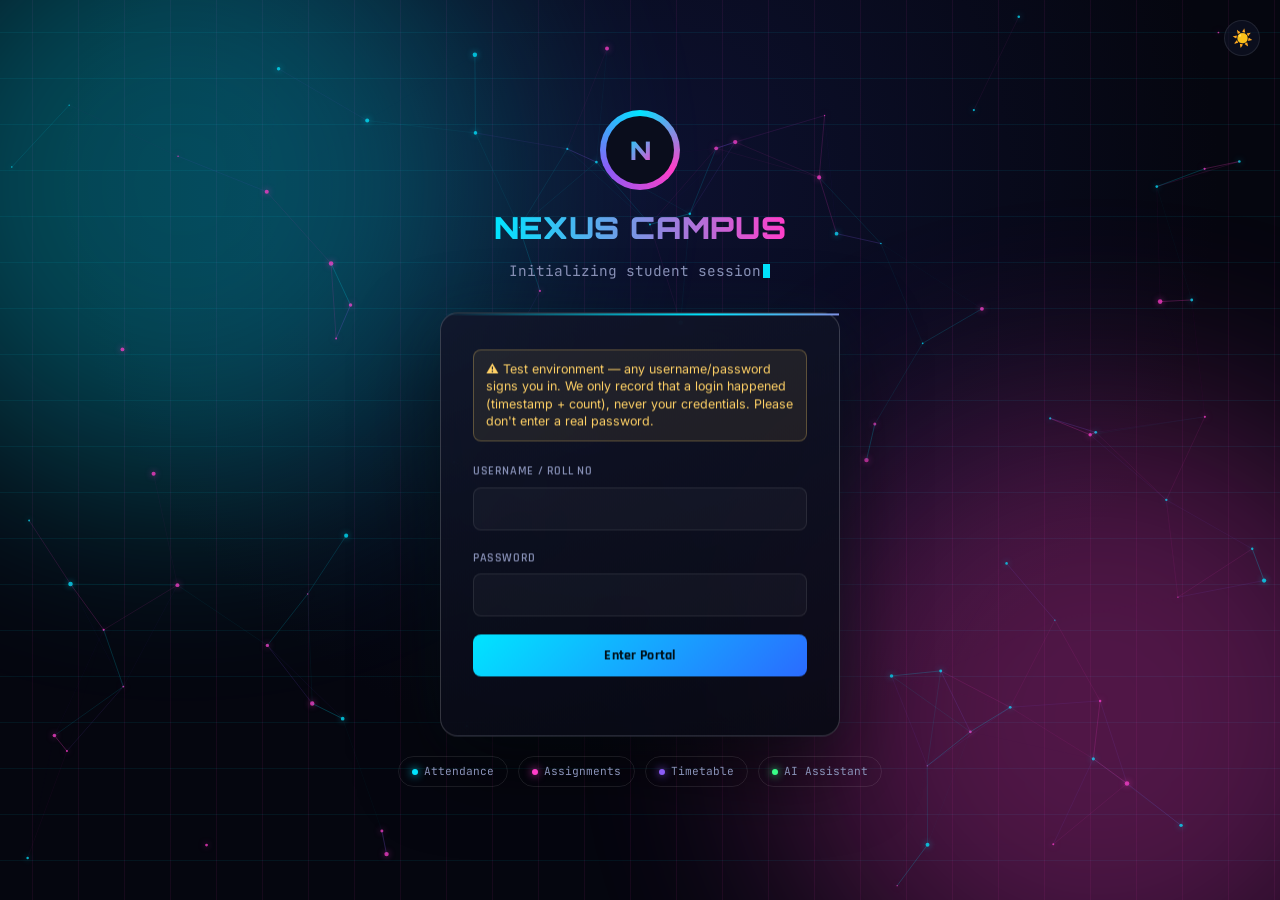
==== commit 8e257970: "Add files via upload" ====
--- a/futuristic-portal/index.html
+++ b/futuristic-portal/index.html
@@ -6,7 +6,7 @@
 <title>Nexus Campus — Sign In</title>
 <script src="js/theme.js"></script>
 <link rel="icon" type="image/png" href="favicon.png">
-<link rel="stylesheet" href="css/style.css" />
+<link rel="stylesheet" href="css/style.css?v=2.2" />
 </head>
 <body>
 <div class="nexus-boot" id="nexus-boot"><div class="boot-inner"><div class="boot-mark">N</div><div class="boot-title">INITIALIZING NEXUS CAMPUS</div><div class="boot-track"><span></span></div><div class="boot-status" id="boot-status">AUTHENTICATING SYSTEM MODULES…</div></div></div>
--- a/futuristic-portal/css/style.css
+++ b/futuristic-portal/css/style.css
@@ -906,3 +906,72 @@
 
 /* Admin direct-file safety */
 .admin-server-warning{display:flex;flex-direction:column;gap:6px;margin:0 0 16px;padding:12px 13px;border:1px solid rgba(255,209,102,.34);border-radius:10px;background:rgba(255,209,102,.075);color:var(--yellow);font-size:.78rem;line-height:1.5}.admin-server-warning[hidden]{display:none}.admin-server-warning b{font-family:var(--font-head);font-size:.88rem}.admin-server-warning span{color:var(--text-dim)}.admin-server-warning code{font-family:var(--font-data);font-size:.72rem;color:var(--cyan);background:rgba(0,229,255,.06);border:1px solid rgba(0,229,255,.14);border-radius:5px;padding:2px 5px}.admin-login-card .btn:disabled{cursor:not-allowed;opacity:.5;filter:saturate(.5)}
+
+/* Sidebar viewport-fit fix (v2.2)
+   Keep identity + logout visible on shorter laptop/browser viewports while
+   allowing only the navigation list to scroll when needed. */
+.sidebar{
+  gap: 14px;
+  padding: 20px 18px;
+}
+.sidebar-topbar,
+.live-clock,
+.student-badge,
+.logout-btn{
+  flex: 0 0 auto;
+}
+.student-badge{
+  display: block;
+  min-height: 58px;
+}
+.student-badge b,
+.student-badge span{
+  white-space: nowrap;
+  overflow: hidden;
+  text-overflow: ellipsis;
+}
+.nav{
+  flex: 1 1 auto;
+  min-height: 0;
+  overflow-y: auto;
+  overflow-x: hidden;
+  padding-right: 4px;
+  scrollbar-width: thin;
+  scrollbar-color: rgba(0,229,255,.35) transparent;
+}
+.nav::-webkit-scrollbar{ width: 5px; }
+.nav::-webkit-scrollbar-track{ background: transparent; }
+.nav::-webkit-scrollbar-thumb{
+  background: linear-gradient(180deg, rgba(0,229,255,.38), rgba(139,92,246,.34));
+  border-radius: 999px;
+}
+.nav a{ flex: 0 0 auto; }
+.logout-btn{
+  width: 100%;
+  min-height: 40px;
+  margin-top: 0;
+}
+
+/* Compact mode for common 1366x768 / short browser-height laptop screens. */
+@media (min-width: 781px) and (max-height: 760px){
+  .sidebar{
+    top: 10px;
+    height: calc(100vh - 20px);
+    margin-top: 10px;
+    margin-bottom: 10px;
+    gap: 10px;
+    padding: 16px 16px;
+  }
+  .student-badge{
+    min-height: 54px;
+    padding: 10px 12px;
+  }
+  .nav a{
+    padding: 8px 10px;
+    font-size: .88rem;
+  }
+  .logout-btn{
+    min-height: 36px;
+    padding: 8px 10px;
+  }
+}
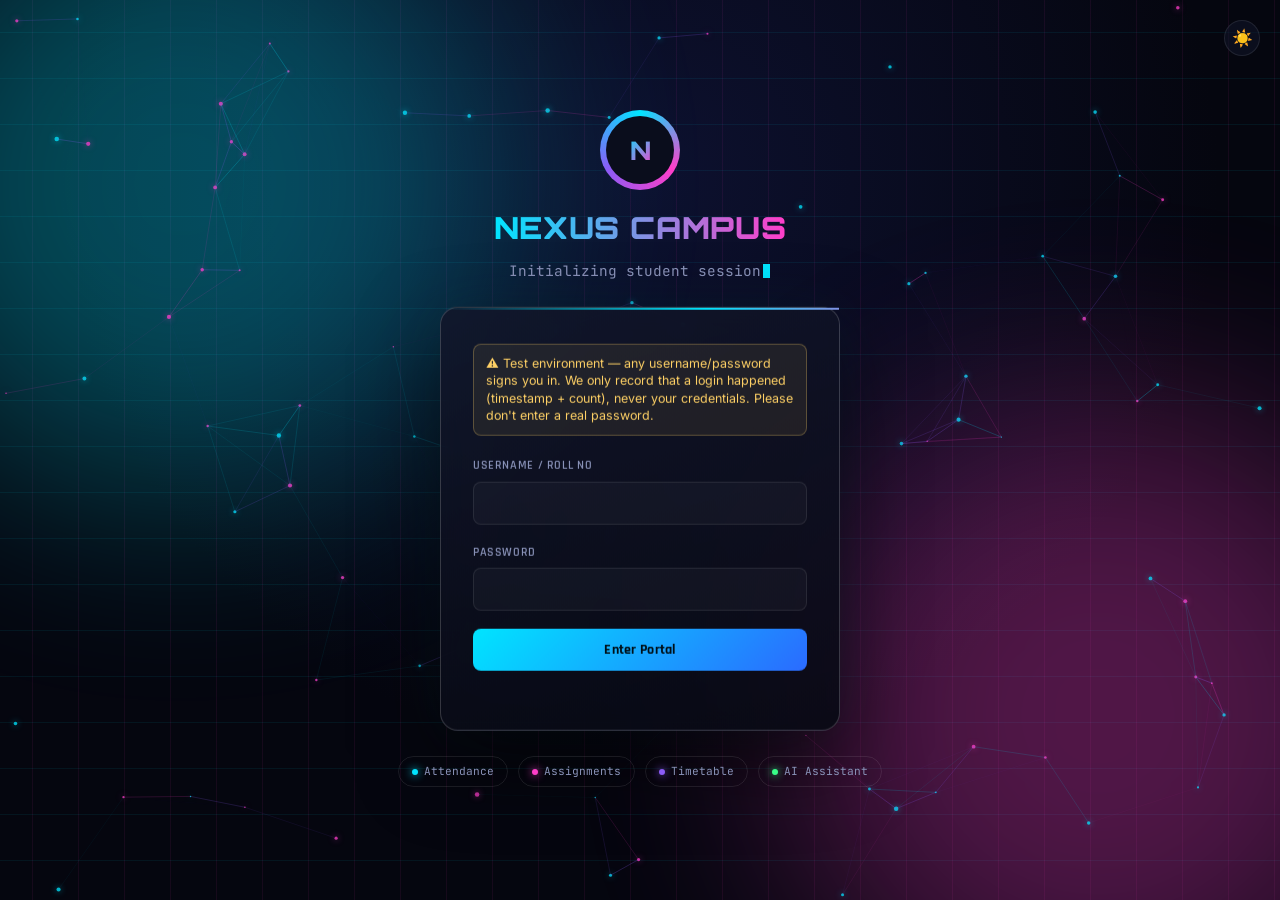
==== commit 5d1a20c7: "Add files via upload" ====
--- a/futuristic-portal/index.html
+++ b/futuristic-portal/index.html
@@ -54,7 +54,7 @@
   </div>
 </div>
 
-<script src="js/api.js"></script>
+<script src="js/api.js?v=2.3"></script>
 <script src="js/login-fx.js"></script>
 <script>
   const boot = document.getElementById("nexus-boot");
@@ -74,13 +74,30 @@
     errorEl.textContent = "";
 
     try {
-      const result = await loginRequest(username, password);
-      localStorage.setItem("nexus_token", result.token);
-      localStorage.setItem("nexus_name", result.name);
-      localStorage.setItem("nexus_roll", result.roll_no);
+      // Call the backend directly so sign-in does not depend on api.js loading.
+      // This also avoids stale browser-cache problems after a Render redeploy.
+      if (window.location.protocol === "file:") {
+        throw new Error("Start Nexus Campus with server.py, then open http://localhost:5500");
+      }
+
+      const response = await fetch("/api/login", {
+        method: "POST",
+        headers: { "Content-Type": "application/json" },
+        body: JSON.stringify({ username, password })
+      });
+
+      const result = await response.json().catch(() => ({}));
+      if (!response.ok) {
+        throw new Error(result.error || result.detail || `Login failed (${response.status})`);
+      }
+
+      localStorage.setItem("nexus_token", result.token || "test-session-token");
+      localStorage.setItem("nexus_name", result.name || username || "Student");
+      localStorage.setItem("nexus_roll", result.roll_no || "TEST-000");
       window.location.href = "dashboard.html";
     } catch (err) {
-      errorEl.textContent = err.message || "Login failed. Check your credentials.";
+      console.error("Nexus login error:", err);
+      errorEl.textContent = err.message || "Login failed. Please try again.";
     }
   });
 </script>
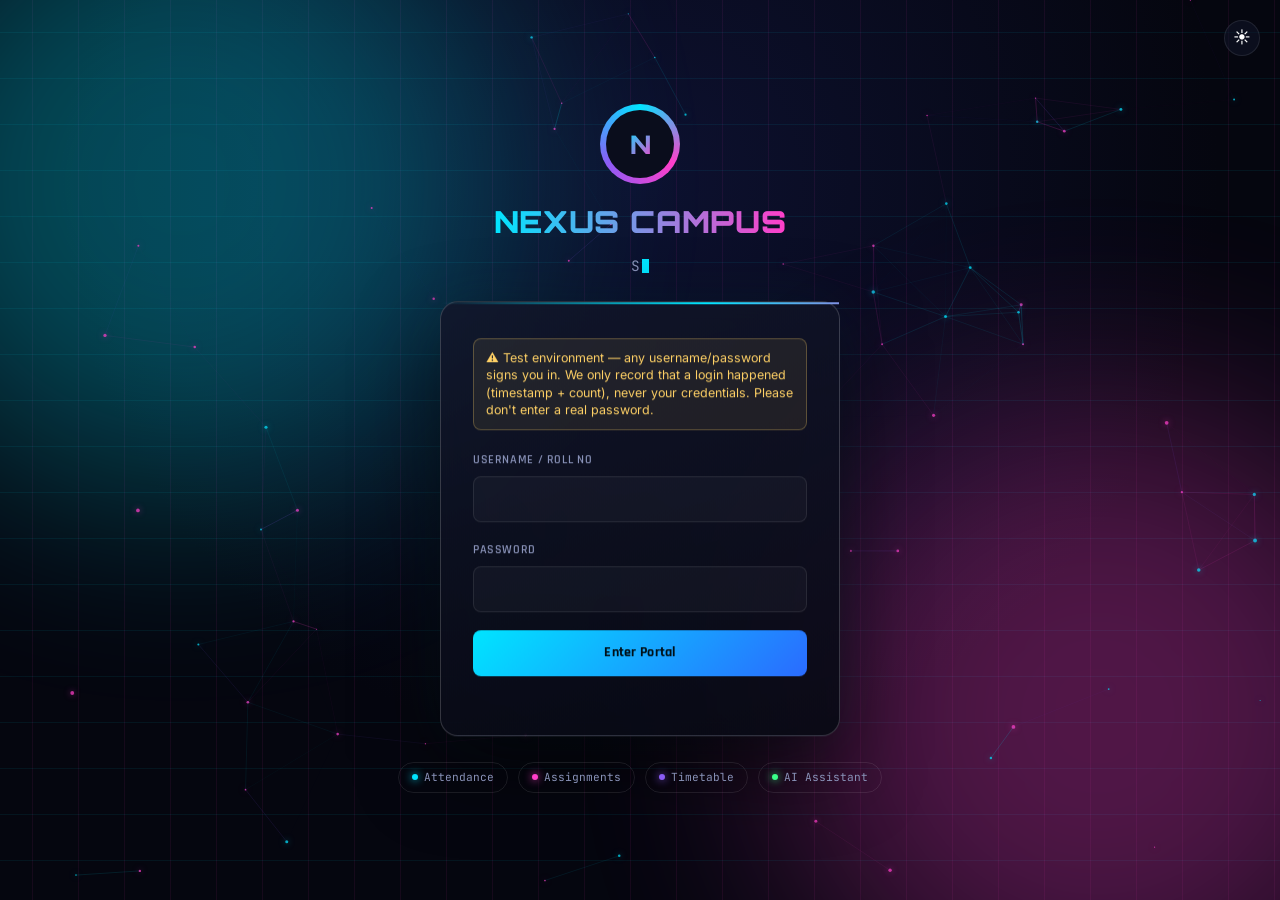
==== commit 051708fd: "Add files via upload" ====
--- a/futuristic-portal/index.html
+++ b/futuristic-portal/index.html
@@ -4,9 +4,9 @@
 <meta charset="UTF-8" />
 <meta name="viewport" content="width=device-width, initial-scale=1.0" />
 <title>Nexus Campus — Sign In</title>
-<script src="js/theme.js"></script>
+<script src="js/theme.js?v=3.0.0"></script>
 <link rel="icon" type="image/png" href="favicon.png">
-<link rel="stylesheet" href="css/style.css?v=2.2" />
+<link rel="stylesheet" href="css/style.css?v=3.0.0" />
 </head>
 <body>
 <div class="nexus-boot" id="nexus-boot"><div class="boot-inner"><div class="boot-mark">N</div><div class="boot-title">INITIALIZING NEXUS CAMPUS</div><div class="boot-track"><span></span></div><div class="boot-status" id="boot-status">AUTHENTICATING SYSTEM MODULES…</div></div></div>
@@ -26,7 +26,7 @@
       <div class="login-typed" id="login-typed"><span class="login-cursor"></span></div>
     </div>
 
-    <div class="login-card">
+    <div class="login-card is-visible">
       <div class="disclosure">
         ⚠ Test environment — any username/password signs you in. We only record that a login happened (timestamp + count), never your credentials. Please don't enter a real password.
       </div>
@@ -54,8 +54,8 @@
   </div>
 </div>
 
-<script src="js/api.js?v=2.3"></script>
-<script src="js/login-fx.js"></script>
+<script src="js/api.js?v=3.0.0"></script>
+<script src="js/login-fx.js?v=3.0.0"></script>
 <script>
   const boot = document.getElementById("nexus-boot");
   const bootStatus = document.getElementById("boot-status");
@@ -80,6 +80,8 @@
         throw new Error("Start Nexus Campus with server.py, then open http://localhost:5500");
       }
 
+      const submitBtn = e.currentTarget.querySelector("button[type=submit]");
+      submitBtn.disabled = true; submitBtn.textContent = "Connecting…";
       const response = await fetch("/api/login", {
         method: "POST",
         headers: { "Content-Type": "application/json" },
@@ -94,10 +96,14 @@
       localStorage.setItem("nexus_token", result.token || "test-session-token");
       localStorage.setItem("nexus_name", result.name || username || "Student");
       localStorage.setItem("nexus_roll", result.roll_no || "TEST-000");
-      window.location.href = "dashboard.html";
+      const next = new URLSearchParams(location.search).get("next");
+      window.location.href = next && /^[a-z0-9_-]+\.html$/i.test(next) ? next : "dashboard.html";
     } catch (err) {
       console.error("Nexus login error:", err);
       errorEl.textContent = err.message || "Login failed. Please try again.";
+    } finally {
+      const submitBtn = e.currentTarget.querySelector("button[type=submit]");
+      if (submitBtn) { submitBtn.disabled = false; submitBtn.textContent = "Enter Portal"; }
     }
   });
 </script>
--- a/futuristic-portal/css/style.css
+++ b/futuristic-portal/css/style.css
@@ -498,8 +498,8 @@
   padding: 36px 32px;
   box-shadow: 0 30px 80px rgba(0,0,0,0.6), 0 0 60px rgba(0,229,255,0.06);
   backdrop-filter: blur(12px);
-  opacity: 0;
-  transition: opacity 0.7s ease;
+  opacity: 1;
+  transition: opacity 0.35s ease;
   transform-style: preserve-3d;
   will-change: transform;
 }
@@ -975,3 +975,56 @@
     padding: 8px 10px;
   }
 }
+
+
+/* ============================================================
+   V3 STABILITY / VIEWPORT FIXES
+   ============================================================ */
+html,body{width:100%;max-width:100%;overflow-x:hidden}
+.app-shell{width:100%;min-width:0}
+.app-shell>*{min-width:0}
+.main{width:100%;min-width:0}
+.card{min-width:0}
+
+/* Login form must remain usable even if decorative JS fails or is cached. */
+.login-page{min-height:100vh;min-height:100dvh;height:auto;overflow-x:hidden;overflow-y:auto;align-items:center}
+.login-center{max-width:520px;margin:auto;padding:18px 0;min-height:0}
+.login-card,.login-card.is-visible{opacity:1!important;visibility:visible!important}
+.login-card{transform-origin:center center}
+@media(max-height:720px){
+  .login-page{align-items:flex-start;padding-top:18px;padding-bottom:24px}
+  .login-center{padding:4px 0 18px}
+  .login-logo{width:60px;height:60px;margin-bottom:12px}
+  .login-brand{margin-bottom:14px}.login-brand h1{font-size:1.65rem}.login-typed{margin-top:6px;font-size:.78rem}
+  .login-card{padding:24px 24px}.feature-pills{margin-top:14px}
+}
+@media(max-width:520px){
+  .login-page{padding:16px 12px}.login-card{padding:24px 18px;border-radius:15px}.login-brand h1{font-size:1.55rem}.feature-pills{gap:6px}.feature-pills span{font-size:.62rem;padding:5px 9px}
+}
+
+/* Sidebar: identity and logout never shrink; only nav scrolls. */
+.sidebar{min-width:0}
+.sidebar-topbar,.live-clock,.student-badge,.logout-btn{flex:0 0 auto}
+.student-badge{display:block;min-height:58px}
+.student-badge b,.student-badge span{display:block;white-space:nowrap;overflow:hidden;text-overflow:ellipsis}
+.nav{flex:1 1 auto;min-height:0;overflow-y:auto;overflow-x:hidden;overscroll-behavior:contain}
+.logout-btn{width:100%;min-height:40px;margin-top:0}
+@media(max-width:780px){
+  .sidebar{position:relative;top:auto;height:auto;max-height:none;overflow:visible;margin:12px;border-radius:18px;padding:16px;gap:12px}
+  .nav{overflow:visible;max-height:none}.logout-btn{margin-top:4px}.main{padding:16px 14px 28px}
+}
+
+/* Long table content should scroll rather than break the page width. */
+.card:has(> table){overflow-x:auto}
+.card:has(> table)>table{min-width:620px}
+@media(max-width:700px){.page-header{align-items:flex-start}.calendar-month-label{min-width:0}.chat-input-row{flex-wrap:wrap}.chat-input-row input{min-width:0}.msg{max-width:90%}}
+
+/* Safer form controls on light/dark themes and mobile Safari/Chrome. */
+input,textarea,select,button{font:inherit}
+input,textarea,select{max-width:100%}
+button{touch-action:manipulation}
+
+/* Boot overlay failsafe: even if a decorative script fails, the login remains reachable. */
+.nexus-boot{animation:nexusBootFailsafe .01s 3.2s forwards}
+.nexus-boot.done{animation:none}
+@keyframes nexusBootFailsafe{to{opacity:0;visibility:hidden;pointer-events:none}}
